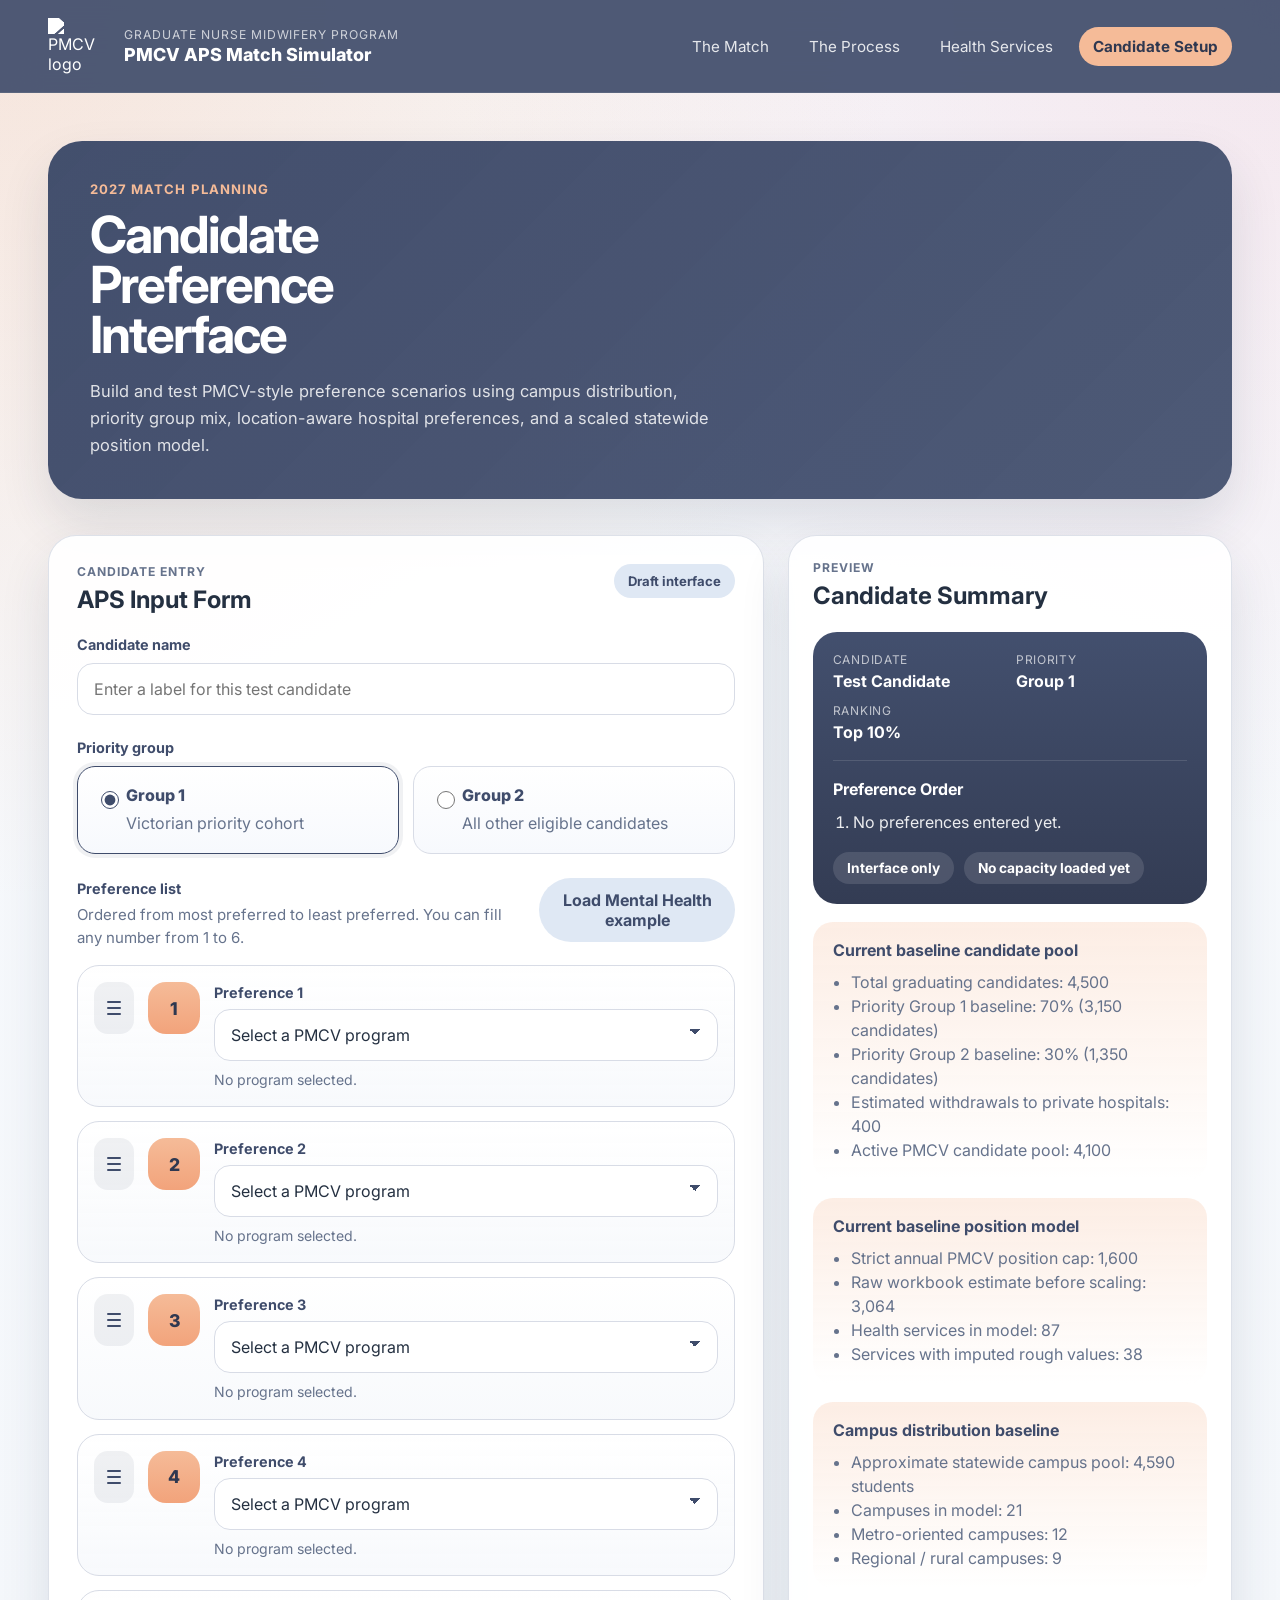
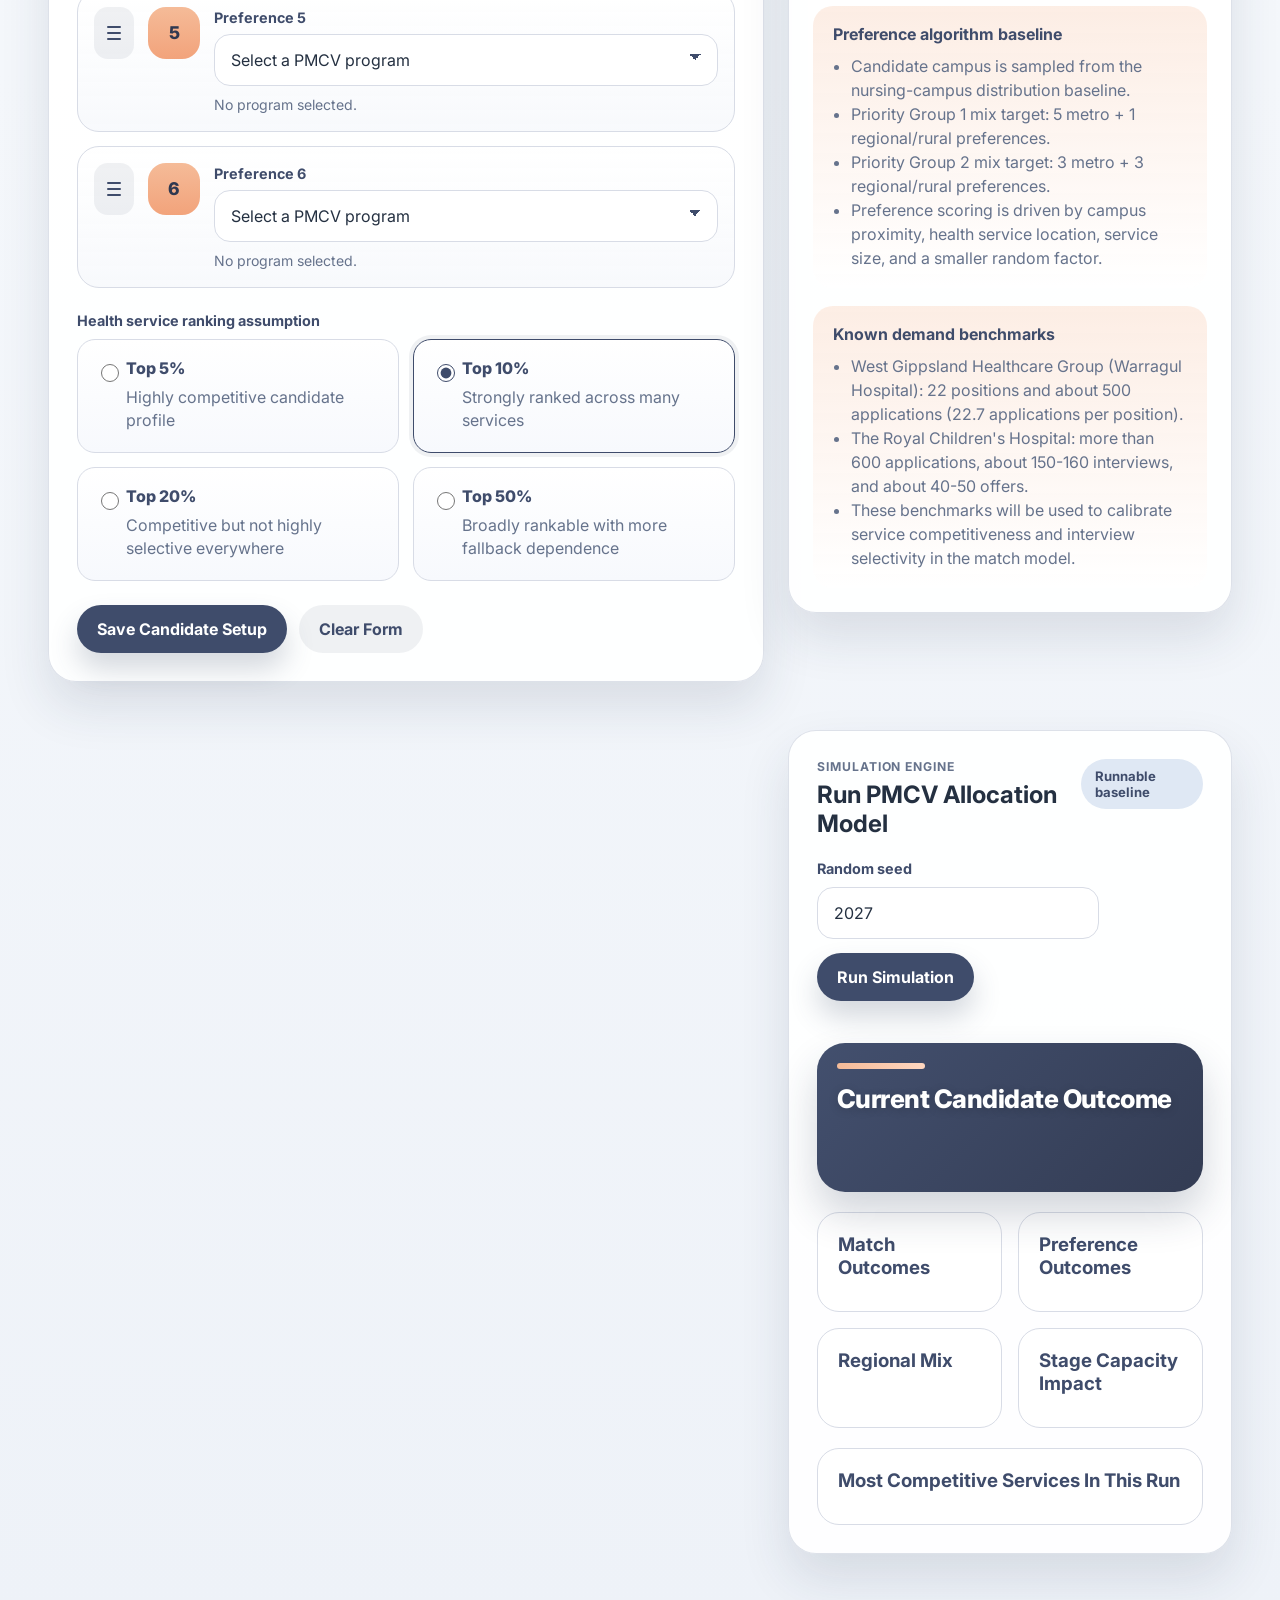
==== web/index.html @ d891a123 "Add PMCV APS simulator site" ====
<!doctype html>
<html lang="en-AU">
  <head>
    <meta charset="UTF-8" />
    <meta name="viewport" content="width=device-width, initial-scale=1.0" />
    <title>PMCV APS Match Simulator</title>
    <link rel="preconnect" href="https://fonts.googleapis.com" />
    <link rel="preconnect" href="https://fonts.gstatic.com" crossorigin />
    <link
      rel="stylesheet"
      href="https://fonts.googleapis.com/css2?family=Inter:wght@400;500;600;700;800&display=swap"
    />
    <link rel="stylesheet" href="./styles.css" />
  </head>
  <body>
    <div class="page-shell">
      <header class="topbar">
        <div class="topbar__inner">
          <a class="brand" href="#" aria-label="PMCV APS Match Simulator">
            <img
              class="brand__logo"
              src="https://gnmp.pmcv.com.au/wp-content/uploads/2023/02/pmcv_logo-1.svg"
              alt="PMCV logo"
            />
            <div class="brand__copy">
              <span class="brand__eyebrow">Graduate Nurse Midwifery Program</span>
              <span class="brand__title">PMCV APS Match Simulator</span>
            </div>
          </a>
          <nav class="topnav" aria-label="Primary">
            <a href="#">The Match</a>
            <a href="#">The Process</a>
            <a href="#">Health Services</a>
            <a class="topnav__login" href="#">Candidate Setup</a>
          </nav>
        </div>
      </header>

      <main>
        <section class="hero">
          <div class="hero__content">
            <p class="hero__eyebrow">2027 Match Planning</p>
            <h1>Candidate Preference Interface</h1>
            <p class="hero__lede">
              Build and test PMCV-style preference scenarios using campus distribution,
              priority group mix, location-aware hospital preferences, and a scaled
              statewide position model.
            </p>
          </div>
        </section>

        <section class="workspace">
          <div class="workspace__grid">
            <section class="panel panel--form" aria-labelledby="candidate-form-title">
              <div class="panel__header">
                <div>
                  <p class="panel__kicker">Candidate Entry</p>
                  <h2 id="candidate-form-title">APS Input Form</h2>
                </div>
                <span class="panel__status">Draft interface</span>
              </div>

              <form id="candidate-form" class="form">
                <div class="form-section">
                  <label class="field">
                    <span class="field__label">Candidate name</span>
                    <input
                      id="candidate-name"
                      name="candidateName"
                      type="text"
                      placeholder="Enter a label for this test candidate"
                    />
                  </label>
                </div>

                <div class="form-section">
                  <div class="field">
                    <span class="field__label">Priority group</span>
                    <div class="radio-group" role="radiogroup" aria-label="Priority group">
                      <label class="radio-card">
                        <input type="radio" name="priorityGroup" value="Group 1" checked />
                        <span class="radio-card__title">Group 1</span>
                        <span class="radio-card__text">Victorian priority cohort</span>
                      </label>
                      <label class="radio-card">
                        <input type="radio" name="priorityGroup" value="Group 2" />
                        <span class="radio-card__title">Group 2</span>
                        <span class="radio-card__text">All other eligible candidates</span>
                      </label>
                    </div>
                  </div>
                </div>

                <div class="form-section">
                  <div class="section-head">
                    <div>
                      <span class="field__label">Preference list</span>
                      <p class="section-head__text">
                        Ordered from most preferred to least preferred. You can fill any number
                        from 1 to 6.
                      </p>
                    </div>
                    <button class="ghost-button" type="button" id="fill-mental-health">
                      Load Mental Health example
                    </button>
                  </div>

                  <div class="preference-list" id="preference-list"></div>
                </div>

                <div class="form-section">
                  <div class="field">
                    <span class="field__label">Health service ranking assumption</span>
                    <div class="rank-grid" role="radiogroup" aria-label="Health service ranking percentile">
                      <label class="rank-card">
                        <input type="radio" name="rankingBand" value="Top 5%" />
                        <span class="rank-card__title">Top 5%</span>
                        <span class="rank-card__text">Highly competitive candidate profile</span>
                      </label>
                      <label class="rank-card">
                        <input type="radio" name="rankingBand" value="Top 10%" checked />
                        <span class="rank-card__title">Top 10%</span>
                        <span class="rank-card__text">Strongly ranked across many services</span>
                      </label>
                      <label class="rank-card">
                        <input type="radio" name="rankingBand" value="Top 20%" />
                        <span class="rank-card__title">Top 20%</span>
                        <span class="rank-card__text">Competitive but not highly selective everywhere</span>
                      </label>
                      <label class="rank-card">
                        <input type="radio" name="rankingBand" value="Top 50%" />
                        <span class="rank-card__title">Top 50%</span>
                        <span class="rank-card__text">Broadly rankable with more fallback dependence</span>
                      </label>
                    </div>
                  </div>
                </div>

                <div class="form-actions">
                  <button class="primary-button" type="submit">Save Candidate Setup</button>
                  <button class="secondary-button" type="button" id="clear-form">
                    Clear Form
                  </button>
                </div>
              </form>
            </section>

            <aside class="panel panel--summary" aria-labelledby="summary-title">
              <div class="panel__header">
                <div>
                  <p class="panel__kicker">Preview</p>
                  <h2 id="summary-title">Candidate Summary</h2>
                </div>
              </div>

              <div class="summary-card">
                <div class="summary-card__meta">
                  <div>
                    <span class="summary-card__label">Candidate</span>
                    <strong id="summary-name">Test Candidate</strong>
                  </div>
                  <div>
                    <span class="summary-card__label">Priority</span>
                    <strong id="summary-priority">Group 1</strong>
                  </div>
                  <div>
                    <span class="summary-card__label">Ranking</span>
                    <strong id="summary-ranking">Top 10%</strong>
                  </div>
                </div>

                <div class="summary-card__body">
                  <h3>Preference Order</h3>
                  <ol id="summary-preferences" class="summary-list"></ol>
                </div>

                <div class="summary-card__footer">
                  <span class="badge badge--soft">Interface only</span>
                  <span class="badge badge--soft">No capacity loaded yet</span>
                </div>
              </div>

              <div class="panel-note panel-note--accent">
                <h3>Current baseline candidate pool</h3>
                <ul id="candidate-baseline"></ul>
              </div>

              <div class="panel-note panel-note--accent">
                <h3>Current baseline position model</h3>
                <ul id="position-baseline"></ul>
              </div>

              <div class="panel-note panel-note--accent">
                <h3>Campus distribution baseline</h3>
                <ul id="campus-baseline"></ul>
              </div>

              <div class="panel-note panel-note--accent">
                <h3>Preference algorithm baseline</h3>
                <ul id="algorithm-baseline"></ul>
              </div>

              <div class="panel-note panel-note--accent">
                <h3>Known demand benchmarks</h3>
                <ul id="benchmark-baseline"></ul>
              </div>
            </aside>

            <section class="panel panel--simulation" aria-labelledby="simulation-title">
              <div class="panel__header">
                <div>
                  <p class="panel__kicker">Simulation Engine</p>
                  <h2 id="simulation-title">Run PMCV Allocation Model</h2>
                </div>
                <span class="panel__status">Runnable baseline</span>
              </div>

              <div class="simulation-controls">
                <label class="field simulation-field">
                  <span class="field__label">Random seed</span>
                  <input id="simulation-seed" type="text" value="2027" />
                </label>
                <button class="primary-button" type="button" id="run-simulation">
                  Run Simulation
                </button>
              </div>

              <div class="simulation-results" id="simulation-results">
                <div class="result-grid" id="result-grid"></div>

                <div class="result-card result-card--hero">
                  <h3>Current Candidate Outcome</h3>
                  <ul id="current-candidate-outcomes" class="result-list"></ul>
                  <div id="current-candidate-badge" class="candidate-outcome-badge"></div>
                </div>

                <div class="result-layout">
                  <div class="result-card">
                    <h3>Match Outcomes</h3>
                    <ul id="match-outcomes" class="result-list"></ul>
                  </div>
                  <div class="result-card">
                    <h3>Preference Outcomes</h3>
                    <ul id="preference-outcomes" class="result-list"></ul>
                  </div>
                  <div class="result-card">
                    <h3>Regional Mix</h3>
                    <ul id="regional-outcomes" class="result-list"></ul>
                  </div>
                  <div class="result-card">
                    <h3>Stage Capacity Impact</h3>
                    <ul id="capacity-outcomes" class="result-list"></ul>
                  </div>
                </div>

                <div class="result-card result-card--wide">
                  <h3>Most Competitive Services In This Run</h3>
                  <div id="competitive-services" class="result-table"></div>
                </div>
              </div>
            </section>
          </div>
        </section>
      </main>
    </div>

    <template id="preference-row-template">
      <div class="preference-row" draggable="true">
        <button class="drag-handle" type="button" aria-label="Drag to reorder preference">
          <span></span><span></span><span></span>
        </button>
        <span class="preference-row__index"></span>
        <div class="preference-row__body">
          <span class="field__label preference-row__label"></span>
          <select class="preference-input" aria-label="PMCV program preference">
            <option value="">Select a PMCV program</option>
          </select>
          <div class="preference-meta"></div>
        </div>
      </div>
    </template>

    <script src="./programs.js"></script>
    <script src="./positions.js"></script>
    <script src="./campuses.js"></script>
    <script src="./simulation-config.js"></script>
    <script src="./app.js"></script>
  </body>
</html>
---- web/styles.css ----
:root {
  --pmcv-navy: #3f4c6b;
  --pmcv-navy-deep: #2f3850;
  --pmcv-sky: #dfe8f4;
  --pmcv-cream: #fffaf5;
  --pmcv-peach: #f5bb98;
  --pmcv-pink: #eaa7bc;
  --pmcv-border: #d8dce6;
  --pmcv-text: #243041;
  --pmcv-muted: #66738c;
  --pmcv-white: #ffffff;
  --pmcv-shadow: 0 24px 50px rgba(37, 49, 74, 0.12);
  --pmcv-radius-lg: 28px;
  --pmcv-radius-md: 18px;
  --pmcv-radius-sm: 12px;
  --pmcv-max: 1240px;
}

* {
  box-sizing: border-box;
}

html {
  scroll-behavior: smooth;
}

body {
  margin: 0;
  font-family: "Inter", "Mark Pro", system-ui, sans-serif;
  color: var(--pmcv-text);
  background:
    radial-gradient(circle at top left, rgba(245, 187, 152, 0.32), transparent 26%),
    radial-gradient(circle at top right, rgba(234, 167, 188, 0.22), transparent 24%),
    linear-gradient(180deg, #f7f9fc 0%, #f4f7fb 52%, #eef2f8 100%);
}

a {
  color: inherit;
  text-decoration: none;
}

.page-shell {
  min-height: 100vh;
}

.topbar {
  position: sticky;
  top: 0;
  z-index: 10;
  backdrop-filter: blur(18px);
  background: rgba(63, 76, 107, 0.92);
  border-bottom: 1px solid rgba(255, 255, 255, 0.08);
}

.topbar__inner {
  max-width: var(--pmcv-max);
  margin: 0 auto;
  padding: 18px 28px;
  display: flex;
  align-items: center;
  justify-content: space-between;
  gap: 24px;
}

.brand {
  display: flex;
  align-items: center;
  gap: 14px;
}

.brand__logo {
  width: 62px;
  height: auto;
  display: block;
  filter: brightness(0) invert(1);
}

.brand__copy {
  display: flex;
  flex-direction: column;
  gap: 2px;
}

.brand__eyebrow {
  color: rgba(255, 255, 255, 0.72);
  font-size: 0.76rem;
  letter-spacing: 0.08em;
  text-transform: uppercase;
}

.brand__title {
  color: var(--pmcv-white);
  font-size: 1.12rem;
  font-weight: 800;
}

.topnav {
  display: flex;
  flex-wrap: wrap;
  align-items: center;
  gap: 12px;
}

.topnav a {
  color: rgba(255, 255, 255, 0.86);
  font-size: 0.95rem;
  padding: 10px 14px;
  border-radius: 999px;
  transition: background-color 120ms ease, color 120ms ease;
}

.topnav a:hover {
  background: rgba(255, 255, 255, 0.12);
  color: var(--pmcv-white);
}

.topnav__login {
  background: var(--pmcv-peach);
  color: var(--pmcv-navy-deep) !important;
  font-weight: 700;
}

.hero {
  max-width: var(--pmcv-max);
  margin: 0 auto;
  padding: 48px 28px 18px;
}

.hero__content {
  padding: 40px 42px;
  background:
    linear-gradient(135deg, rgba(63, 76, 107, 0.98) 0%, rgba(63, 76, 107, 0.92) 100%),
    url("https://gnmp.pmcv.com.au/wp-content/uploads/2023/02/1.webp") center/cover no-repeat;
  border-radius: 34px;
  color: var(--pmcv-white);
  box-shadow: var(--pmcv-shadow);
}

.hero__eyebrow {
  margin: 0 0 12px;
  color: var(--pmcv-peach);
  letter-spacing: 0.08em;
  text-transform: uppercase;
  font-size: 0.82rem;
  font-weight: 700;
}

.hero h1 {
  margin: 0;
  max-width: 12ch;
  font-size: clamp(2.6rem, 4vw, 4.4rem);
  line-height: 0.98;
  letter-spacing: -0.04em;
}

.hero__lede {
  max-width: 62ch;
  margin: 18px 0 0;
  color: rgba(255, 255, 255, 0.84);
  font-size: 1.03rem;
  line-height: 1.65;
}

.hero__chips {
  display: flex;
  flex-wrap: wrap;
  gap: 10px;
  margin-top: 24px;
}

.hero__chips span,
.badge {
  display: inline-flex;
  align-items: center;
  gap: 8px;
  padding: 8px 14px;
  border-radius: 999px;
  font-size: 0.86rem;
  font-weight: 700;
}

.hero__chips span {
  background: rgba(255, 255, 255, 0.12);
  color: var(--pmcv-white);
}

.workspace {
  max-width: var(--pmcv-max);
  margin: 0 auto;
  padding: 18px 28px 56px;
}

.workspace__grid {
  display: grid;
  grid-template-columns: minmax(0, 1.45fr) minmax(320px, 0.9fr);
  gap: 24px;
  align-items: start;
}

.panel {
  background: rgba(255, 255, 255, 0.92);
  border: 1px solid rgba(216, 220, 230, 0.86);
  border-radius: var(--pmcv-radius-lg);
  box-shadow: var(--pmcv-shadow);
}

.panel--form {
  padding: 28px;
}

.panel--summary {
  padding: 24px;
  position: sticky;
  top: 104px;
}

.panel--simulation {
  margin-top: 24px;
  padding: 28px;
  grid-column: 2;
}

.panel__header {
  display: flex;
  align-items: flex-start;
  justify-content: space-between;
  gap: 16px;
  margin-bottom: 22px;
}

.panel__kicker {
  margin: 0 0 6px;
  color: var(--pmcv-muted);
  text-transform: uppercase;
  letter-spacing: 0.08em;
  font-size: 0.76rem;
  font-weight: 700;
}

.panel h2,
.panel h3 {
  margin: 0;
}

.panel__status {
  display: inline-flex;
  align-items: center;
  padding: 9px 14px;
  border-radius: 999px;
  background: var(--pmcv-sky);
  color: var(--pmcv-navy);
  font-size: 0.82rem;
  font-weight: 700;
}

.form {
  display: grid;
  gap: 24px;
}

.form-section {
  display: grid;
  gap: 16px;
}

.field {
  display: grid;
  gap: 10px;
}

.field__label {
  color: var(--pmcv-navy);
  font-size: 0.9rem;
  font-weight: 700;
}

input[type="text"],
select {
  width: 100%;
  min-height: 52px;
  border: 1px solid var(--pmcv-border);
  border-radius: 16px;
  padding: 14px 16px;
  background: var(--pmcv-white);
  color: var(--pmcv-text);
  font: inherit;
  transition: border-color 120ms ease, box-shadow 120ms ease, transform 120ms ease;
}

input[type="text"]:focus,
select:focus {
  outline: none;
  border-color: rgba(63, 76, 107, 0.66);
  box-shadow: 0 0 0 4px rgba(63, 76, 107, 0.12);
}

select {
  appearance: none;
  background-image:
    linear-gradient(45deg, transparent 50%, var(--pmcv-navy) 50%),
    linear-gradient(135deg, var(--pmcv-navy) 50%, transparent 50%);
  background-position:
    calc(100% - 22px) calc(50% - 3px),
    calc(100% - 16px) calc(50% - 3px);
  background-size: 6px 6px, 6px 6px;
  background-repeat: no-repeat;
  padding-right: 42px;
}

.radio-group {
  display: grid;
  grid-template-columns: repeat(2, minmax(0, 1fr));
  gap: 14px;
}

.rank-grid {
  display: grid;
  grid-template-columns: repeat(2, minmax(0, 1fr));
  gap: 14px;
}

.radio-card {
  position: relative;
  display: grid;
  gap: 6px;
  padding: 18px 18px 18px 48px;
  border: 1px solid var(--pmcv-border);
  border-radius: 18px;
  background: linear-gradient(180deg, #fff 0%, #f7f9fd 100%);
  cursor: pointer;
}

.radio-card input {
  position: absolute;
  left: 18px;
  top: 21px;
  width: 18px;
  height: 18px;
  accent-color: var(--pmcv-navy);
}

.radio-card:has(input:checked) {
  border-color: var(--pmcv-navy);
  box-shadow: 0 0 0 4px rgba(63, 76, 107, 0.08);
}

.rank-card {
  position: relative;
  display: grid;
  gap: 6px;
  min-height: 114px;
  padding: 18px 18px 18px 48px;
  border: 1px solid var(--pmcv-border);
  border-radius: 18px;
  background: linear-gradient(180deg, #fff 0%, #f7f9fd 100%);
  cursor: pointer;
}

.rank-card input {
  position: absolute;
  left: 18px;
  top: 21px;
  width: 18px;
  height: 18px;
  accent-color: var(--pmcv-navy);
}

.rank-card:has(input:checked) {
  border-color: var(--pmcv-navy);
  box-shadow: 0 0 0 4px rgba(63, 76, 107, 0.08);
}

.rank-card__title {
  font-weight: 800;
  color: var(--pmcv-navy);
}

.rank-card__text {
  color: var(--pmcv-muted);
  line-height: 1.45;
}

.radio-card__title {
  font-weight: 800;
  color: var(--pmcv-navy);
}

.radio-card__text,
.section-head__text,
.preference-meta,
.panel-note li {
  color: var(--pmcv-muted);
  line-height: 1.5;
}

.section-head {
  display: flex;
  align-items: flex-start;
  justify-content: space-between;
  gap: 16px;
}

.section-head__text {
  margin: 6px 0 0;
  font-size: 0.94rem;
}

.ghost-button,
.primary-button,
.secondary-button {
  appearance: none;
  border: 0;
  border-radius: 999px;
  font: inherit;
  font-weight: 700;
  cursor: pointer;
  transition: transform 120ms ease, box-shadow 120ms ease, opacity 120ms ease;
}

.ghost-button:hover,
.primary-button:hover,
.secondary-button:hover {
  transform: translateY(-1px);
}

.ghost-button {
  padding: 12px 16px;
  background: var(--pmcv-sky);
  color: var(--pmcv-navy);
}

.primary-button {
  padding: 14px 20px;
  background: var(--pmcv-navy);
  color: var(--pmcv-white);
  box-shadow: 0 16px 28px rgba(63, 76, 107, 0.22);
}

.secondary-button {
  padding: 14px 20px;
  background: rgba(63, 76, 107, 0.08);
  color: var(--pmcv-navy);
}

button:disabled {
  opacity: 0.65;
  cursor: wait;
  transform: none;
}

.preference-list {
  display: grid;
  gap: 14px;
}

.preference-row {
  display: grid;
  grid-template-columns: 40px 52px minmax(0, 1fr);
  gap: 14px;
  align-items: start;
  padding: 16px;
  border: 1px solid var(--pmcv-border);
  border-radius: 22px;
  background: linear-gradient(180deg, rgba(255, 255, 255, 0.96), rgba(247, 249, 252, 0.92));
  cursor: grab;
  transition: border-color 120ms ease, box-shadow 120ms ease, background-color 120ms ease;
}

.preference-row:hover {
  border-color: rgba(63, 76, 107, 0.32);
}

.preference-row.dragging {
  opacity: 0.72;
  border-color: var(--pmcv-navy);
  box-shadow: 0 16px 28px rgba(63, 76, 107, 0.18);
}

.preference-row.drag-over {
  border-color: var(--pmcv-navy);
  background: linear-gradient(180deg, rgba(223, 232, 244, 0.85), rgba(247, 249, 252, 0.96));
}

.drag-handle {
  width: 40px;
  min-height: 52px;
  display: grid;
  align-content: center;
  justify-items: center;
  gap: 4px;
  border: 0;
  border-radius: 14px;
  background: rgba(63, 76, 107, 0.08);
  cursor: grab;
}

.drag-handle span {
  width: 14px;
  height: 2px;
  border-radius: 999px;
  background: var(--pmcv-navy);
}

.preference-row__index {
  width: 52px;
  height: 52px;
  display: grid;
  place-items: center;
  border-radius: 18px;
  background: linear-gradient(180deg, var(--pmcv-peach) 0%, #f2a37b 100%);
  color: var(--pmcv-navy-deep);
  font-size: 1.1rem;
  font-weight: 800;
}

.preference-row__body {
  display: grid;
  gap: 8px;
}

.preference-row__label {
  margin-top: 2px;
}

.preference-meta {
  min-height: 21px;
  font-size: 0.88rem;
}

.preference-meta strong {
  color: var(--pmcv-navy);
}

.form-actions {
  display: flex;
  flex-wrap: wrap;
  gap: 12px;
}

.summary-card {
  padding: 20px;
  border-radius: 24px;
  background:
    linear-gradient(180deg, rgba(63, 76, 107, 0.98), rgba(47, 56, 80, 0.98)),
    url("https://gnmp.pmcv.com.au/wp-content/uploads/2023/02/gnmp_footer_background.svg")
      center/cover no-repeat;
  color: var(--pmcv-white);
}

.summary-card__meta {
  display: grid;
  grid-template-columns: repeat(2, minmax(0, 1fr));
  gap: 12px;
  padding-bottom: 18px;
  border-bottom: 1px solid rgba(255, 255, 255, 0.12);
}

.summary-card__label {
  display: block;
  margin-bottom: 4px;
  color: rgba(255, 255, 255, 0.68);
  font-size: 0.75rem;
  letter-spacing: 0.06em;
  text-transform: uppercase;
}

.summary-card__body {
  padding: 18px 0;
}

.summary-card__body h3 {
  margin-bottom: 12px;
  font-size: 1rem;
}

.summary-list {
  margin: 0;
  padding-left: 20px;
  display: grid;
  gap: 10px;
}

.summary-list li {
  color: rgba(255, 255, 255, 0.9);
  line-height: 1.45;
}

.summary-card__footer {
  display: flex;
  flex-wrap: wrap;
  gap: 10px;
}

.badge--soft {
  background: rgba(255, 255, 255, 0.12);
  color: var(--pmcv-white);
}

.panel-note {
  margin-top: 18px;
  padding: 18px 20px;
  border-radius: 20px;
  background: linear-gradient(180deg, rgba(223, 232, 244, 0.86), rgba(255, 255, 255, 0.92));
}

.panel-note--accent {
  background: linear-gradient(180deg, rgba(245, 187, 152, 0.26), rgba(255, 255, 255, 0.96));
}

.panel-note h3 {
  margin-bottom: 10px;
  color: var(--pmcv-navy);
  font-size: 1rem;
}

.panel-note ul {
  margin: 0;
  padding-left: 18px;
}

.simulation-controls {
  display: flex;
  flex-wrap: wrap;
  align-items: end;
  gap: 14px;
  margin-bottom: 22px;
}

.simulation-field {
  min-width: 220px;
}

.simulation-results {
  display: grid;
  gap: 20px;
}

.result-grid {
  display: grid;
  grid-template-columns: repeat(4, minmax(0, 1fr));
  gap: 14px;
}

.result-stat {
  padding: 18px;
  border: 1px solid var(--pmcv-border);
  border-radius: 20px;
  background: linear-gradient(180deg, rgba(223, 232, 244, 0.72), rgba(255, 255, 255, 0.92));
}

.result-stat__label {
  display: block;
  margin-bottom: 8px;
  color: var(--pmcv-muted);
  font-size: 0.78rem;
  letter-spacing: 0.06em;
  text-transform: uppercase;
}

.result-stat__value {
  color: var(--pmcv-navy-deep);
  font-size: 1.8rem;
  font-weight: 800;
}

.result-stat__subtext {
  margin-top: 6px;
  color: var(--pmcv-muted);
  font-size: 0.92rem;
}

.result-layout {
  display: grid;
  grid-template-columns: repeat(2, minmax(0, 1fr));
  gap: 16px;
}

.result-card {
  padding: 20px;
  border: 1px solid var(--pmcv-border);
  border-radius: 22px;
  background: rgba(255, 255, 255, 0.92);
}

.result-card--wide {
  grid-column: 1 / -1;
}

.result-card--hero {
  border: 0;
  border-radius: 28px;
  background:
    linear-gradient(135deg, rgba(63, 76, 107, 0.98), rgba(47, 56, 80, 0.98)),
    url("https://gnmp.pmcv.com.au/wp-content/uploads/2023/02/gnmp_footer_background.svg")
      center/cover no-repeat;
  color: var(--pmcv-white);
  box-shadow: 0 22px 40px rgba(37, 49, 74, 0.2);
  position: relative;
  overflow: hidden;
}

.result-card--hero::before {
  content: "";
  display: block;
  width: 88px;
  height: 6px;
  border-radius: 999px;
  background: linear-gradient(90deg, var(--pmcv-peach), #ffd7c0);
  margin-bottom: 14px;
}

.result-card--hero h3 {
  color: #ffffff !important;
  font-size: 1.6rem;
  font-weight: 800;
  letter-spacing: -0.02em;
  margin-bottom: 14px;
  text-shadow: 0 2px 10px rgba(0, 0, 0, 0.18);
  opacity: 1;
}

.result-card--hero .result-list {
  color: rgba(255, 255, 255, 0.92);
}

.result-card--hero .candidate-outcome-badge {
  margin-top: 18px;
  font-size: 1rem;
}

.result-card h3 {
  margin-bottom: 12px;
  color: var(--pmcv-navy);
}

.result-list {
  margin: 0;
  padding-left: 18px;
  color: var(--pmcv-muted);
  line-height: 1.6;
}

.result-table {
  display: grid;
  gap: 10px;
}

.candidate-outcome-badge {
  margin-top: 14px;
  display: inline-flex;
  align-items: center;
  gap: 10px;
  padding: 12px 16px;
  border-radius: 999px;
  font-weight: 800;
}

.candidate-outcome-badge--matched {
  background: rgba(102, 185, 122, 0.16);
  color: #1e6a32;
}

.candidate-outcome-badge--unmatched {
  background: rgba(214, 110, 110, 0.14);
  color: #8b2f2f;
}

.result-table__row {
  display: grid;
  grid-template-columns: minmax(0, 2fr) 120px 140px 120px;
  gap: 12px;
  align-items: center;
  padding: 12px 14px;
  border-radius: 16px;
  background: linear-gradient(180deg, rgba(247, 249, 252, 0.96), rgba(223, 232, 244, 0.56));
  color: var(--pmcv-text);
}

.result-table__row--head {
  background: transparent;
  padding: 0 4px 8px;
  color: var(--pmcv-muted);
  font-size: 0.82rem;
  font-weight: 700;
  text-transform: uppercase;
  letter-spacing: 0.05em;
}

@media (max-width: 1024px) {
  .workspace__grid {
    grid-template-columns: 1fr;
  }

  .panel--summary {
    position: static;
  }

  .panel--simulation {
    margin-top: 24px;
    grid-column: auto;
  }

  .result-grid,
  .result-layout {
    grid-template-columns: repeat(2, minmax(0, 1fr));
  }
}

@media (max-width: 720px) {
  .topbar__inner,
  .hero,
  .workspace {
    padding-left: 16px;
    padding-right: 16px;
  }

  .topbar__inner,
  .section-head {
    flex-direction: column;
    align-items: stretch;
  }

  .hero__content,
  .panel--form,
  .panel--summary {
    padding: 20px;
  }

  .radio-group,
  .rank-grid,
  .summary-card__meta {
    grid-template-columns: 1fr;
  }

  .simulation-controls,
  .result-grid,
  .result-layout,
  .result-table__row {
    grid-template-columns: 1fr;
  }

  .preference-row {
    grid-template-columns: 1fr;
  }

  .drag-handle {
    width: 52px;
  }

  .preference-row__index {
    width: 44px;
    height: 44px;
  }
}
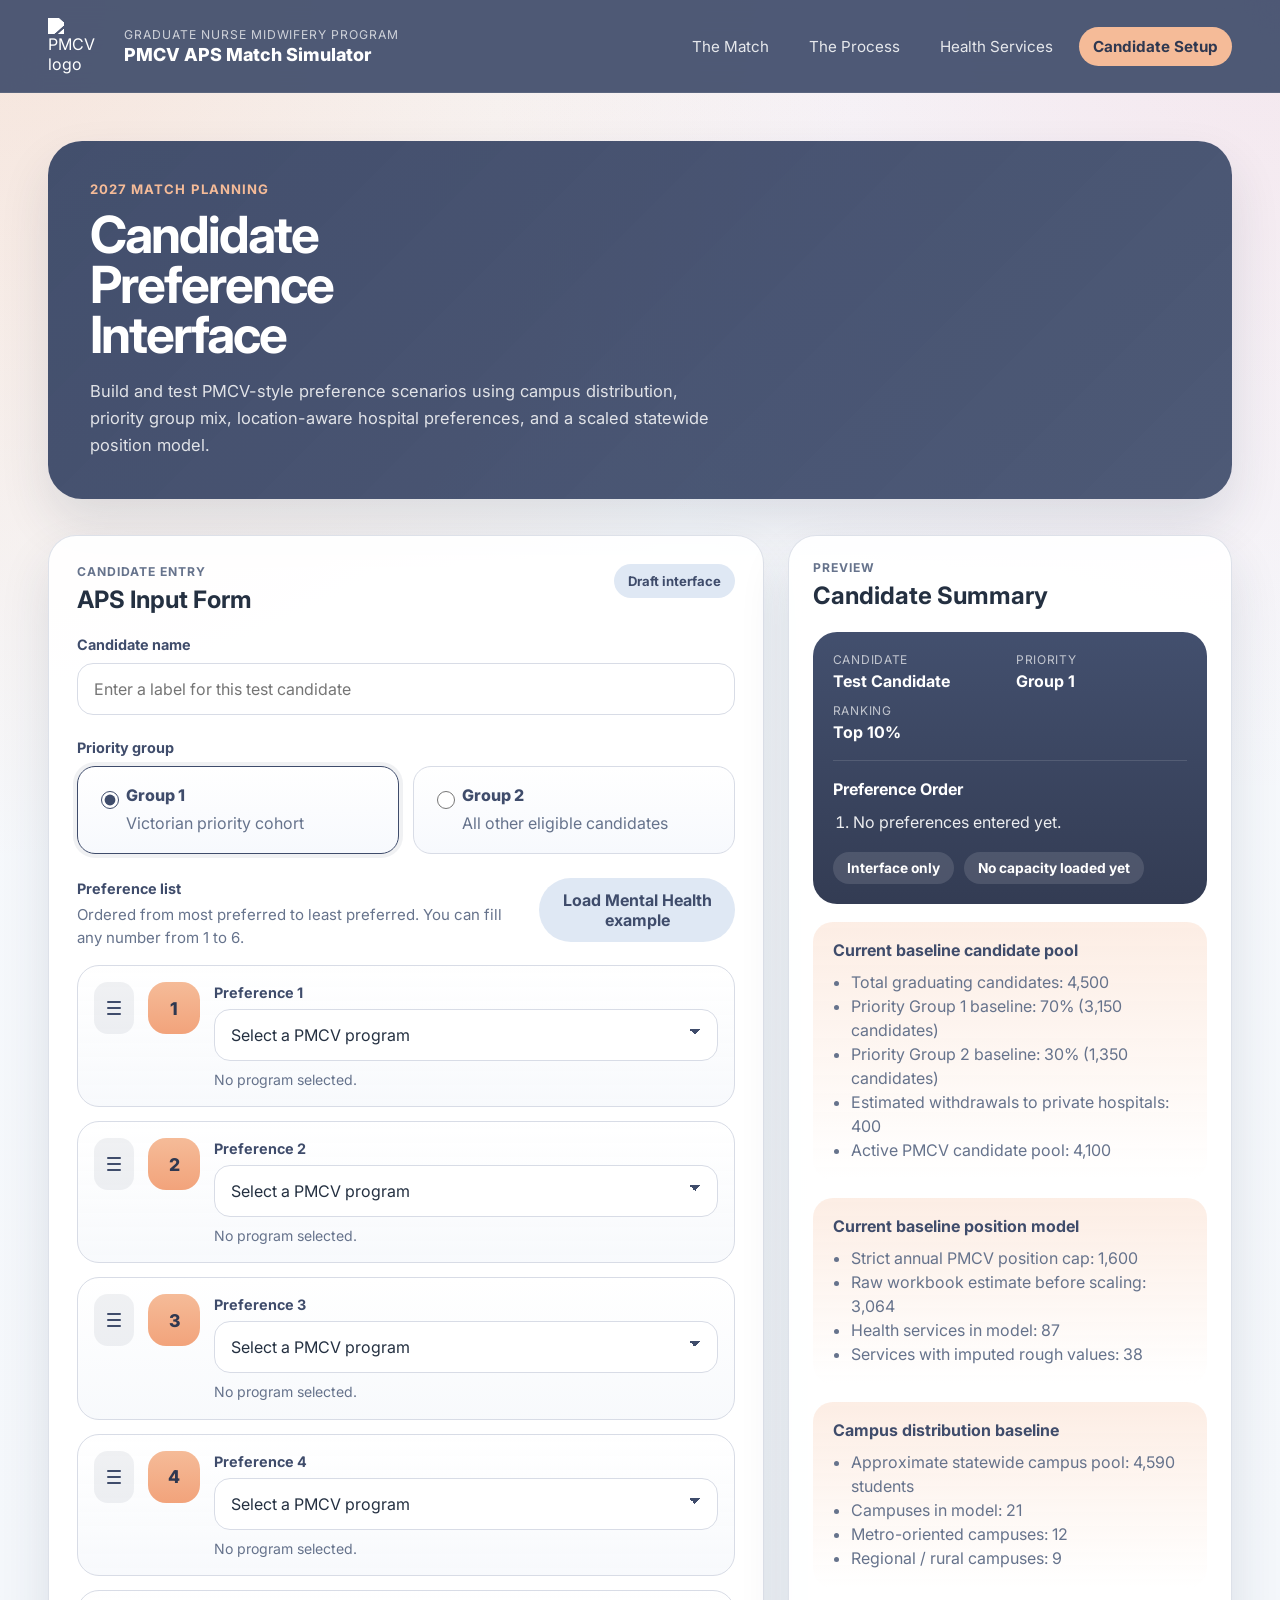
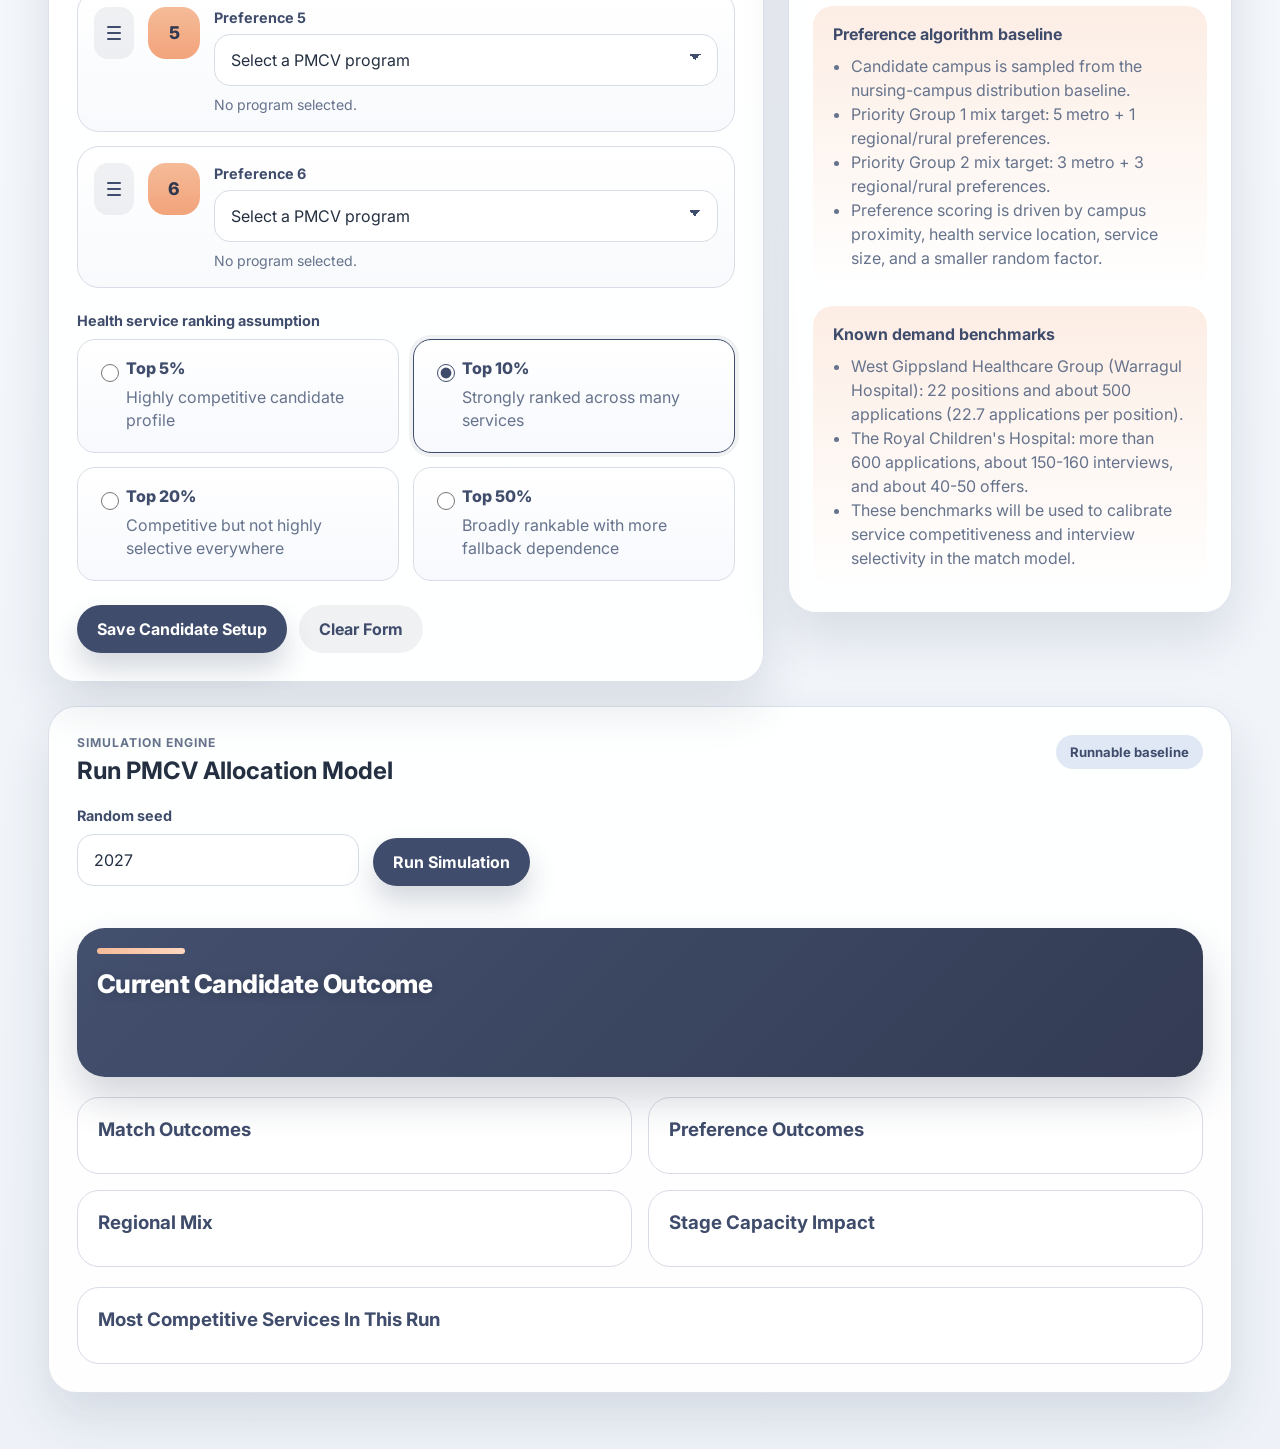
==== commit 44d12453: "Update published PMCV APS simulator" ====
--- a/web/index.html
+++ b/web/index.html
@@ -205,61 +205,61 @@
                 <ul id="benchmark-baseline"></ul>
               </div>
             </aside>
-
-            <section class="panel panel--simulation" aria-labelledby="simulation-title">
-              <div class="panel__header">
-                <div>
-                  <p class="panel__kicker">Simulation Engine</p>
-                  <h2 id="simulation-title">Run PMCV Allocation Model</h2>
-                </div>
-                <span class="panel__status">Runnable baseline</span>
-              </div>
-
-              <div class="simulation-controls">
-                <label class="field simulation-field">
-                  <span class="field__label">Random seed</span>
-                  <input id="simulation-seed" type="text" value="2027" />
-                </label>
-                <button class="primary-button" type="button" id="run-simulation">
-                  Run Simulation
-                </button>
-              </div>
-
-              <div class="simulation-results" id="simulation-results">
-                <div class="result-grid" id="result-grid"></div>
-
-                <div class="result-card result-card--hero">
-                  <h3>Current Candidate Outcome</h3>
-                  <ul id="current-candidate-outcomes" class="result-list"></ul>
-                  <div id="current-candidate-badge" class="candidate-outcome-badge"></div>
-                </div>
-
-                <div class="result-layout">
-                  <div class="result-card">
-                    <h3>Match Outcomes</h3>
-                    <ul id="match-outcomes" class="result-list"></ul>
-                  </div>
-                  <div class="result-card">
-                    <h3>Preference Outcomes</h3>
-                    <ul id="preference-outcomes" class="result-list"></ul>
-                  </div>
-                  <div class="result-card">
-                    <h3>Regional Mix</h3>
-                    <ul id="regional-outcomes" class="result-list"></ul>
-                  </div>
-                  <div class="result-card">
-                    <h3>Stage Capacity Impact</h3>
-                    <ul id="capacity-outcomes" class="result-list"></ul>
-                  </div>
-                </div>
-
-                <div class="result-card result-card--wide">
-                  <h3>Most Competitive Services In This Run</h3>
-                  <div id="competitive-services" class="result-table"></div>
-                </div>
-              </div>
-            </section>
           </div>
+
+          <section class="panel panel--simulation" aria-labelledby="simulation-title">
+            <div class="panel__header">
+              <div>
+                <p class="panel__kicker">Simulation Engine</p>
+                <h2 id="simulation-title">Run PMCV Allocation Model</h2>
+              </div>
+              <span class="panel__status">Runnable baseline</span>
+            </div>
+
+            <div class="simulation-controls">
+              <label class="field simulation-field">
+                <span class="field__label">Random seed</span>
+                <input id="simulation-seed" type="text" value="2027" />
+              </label>
+              <button class="primary-button" type="button" id="run-simulation">
+                Run Simulation
+              </button>
+            </div>
+
+            <div class="simulation-results" id="simulation-results">
+              <div class="result-grid" id="result-grid"></div>
+
+              <div class="result-card result-card--hero">
+                <h3>Current Candidate Outcome</h3>
+                <ul id="current-candidate-outcomes" class="result-list"></ul>
+                <div id="current-candidate-badge" class="candidate-outcome-badge"></div>
+              </div>
+
+              <div class="result-layout">
+                <div class="result-card">
+                  <h3>Match Outcomes</h3>
+                  <ul id="match-outcomes" class="result-list"></ul>
+                </div>
+                <div class="result-card">
+                  <h3>Preference Outcomes</h3>
+                  <ul id="preference-outcomes" class="result-list"></ul>
+                </div>
+                <div class="result-card">
+                  <h3>Regional Mix</h3>
+                  <ul id="regional-outcomes" class="result-list"></ul>
+                </div>
+                <div class="result-card">
+                  <h3>Stage Capacity Impact</h3>
+                  <ul id="capacity-outcomes" class="result-list"></ul>
+                </div>
+              </div>
+
+              <div class="result-card result-card--wide">
+                <h3>Most Competitive Services In This Run</h3>
+                <div id="competitive-services" class="result-table"></div>
+              </div>
+            </div>
+          </section>
         </section>
       </main>
     </div>
--- a/web/styles.css
+++ b/web/styles.css
@@ -217,7 +217,6 @@
 .panel--simulation {
   margin-top: 24px;
   padding: 28px;
-  grid-column: 2;
 }
 
 .panel__header {
@@ -797,7 +796,6 @@
 
   .panel--simulation {
     margin-top: 24px;
-    grid-column: auto;
   }
 
   .result-grid,
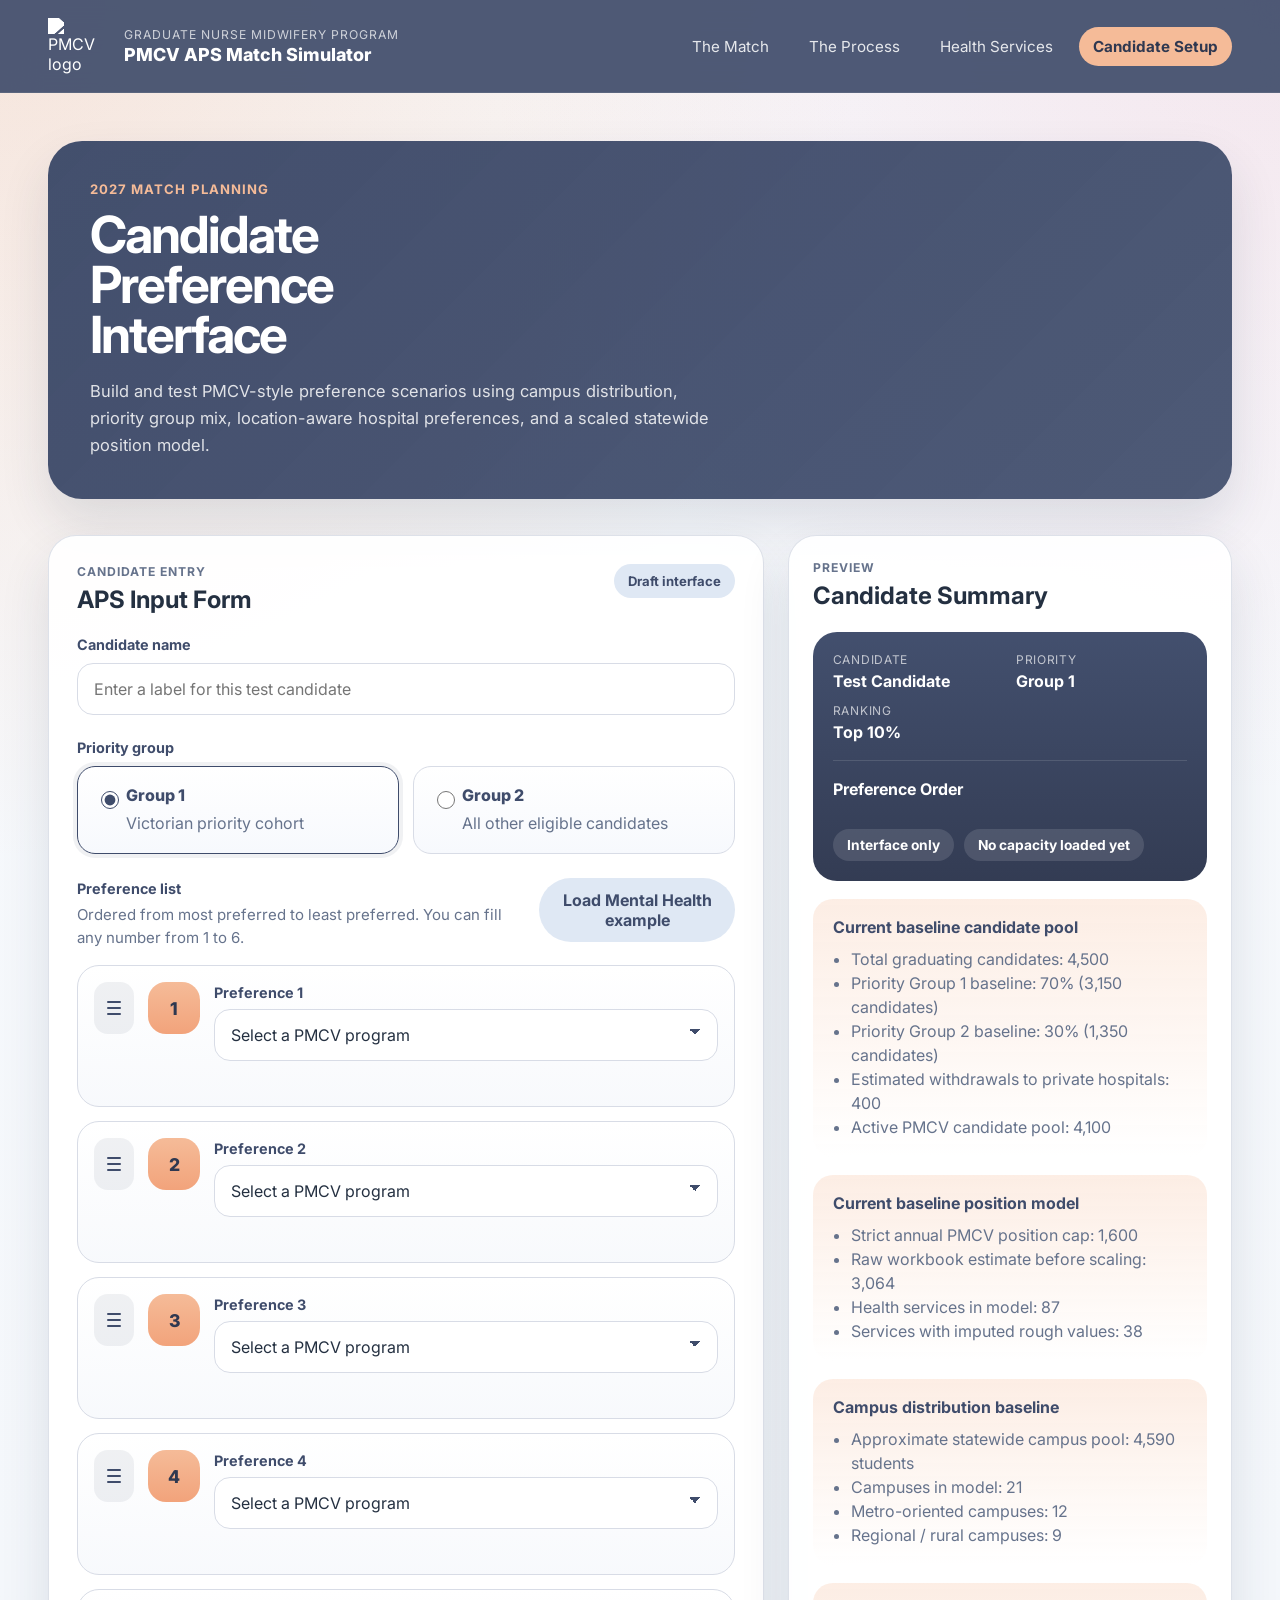
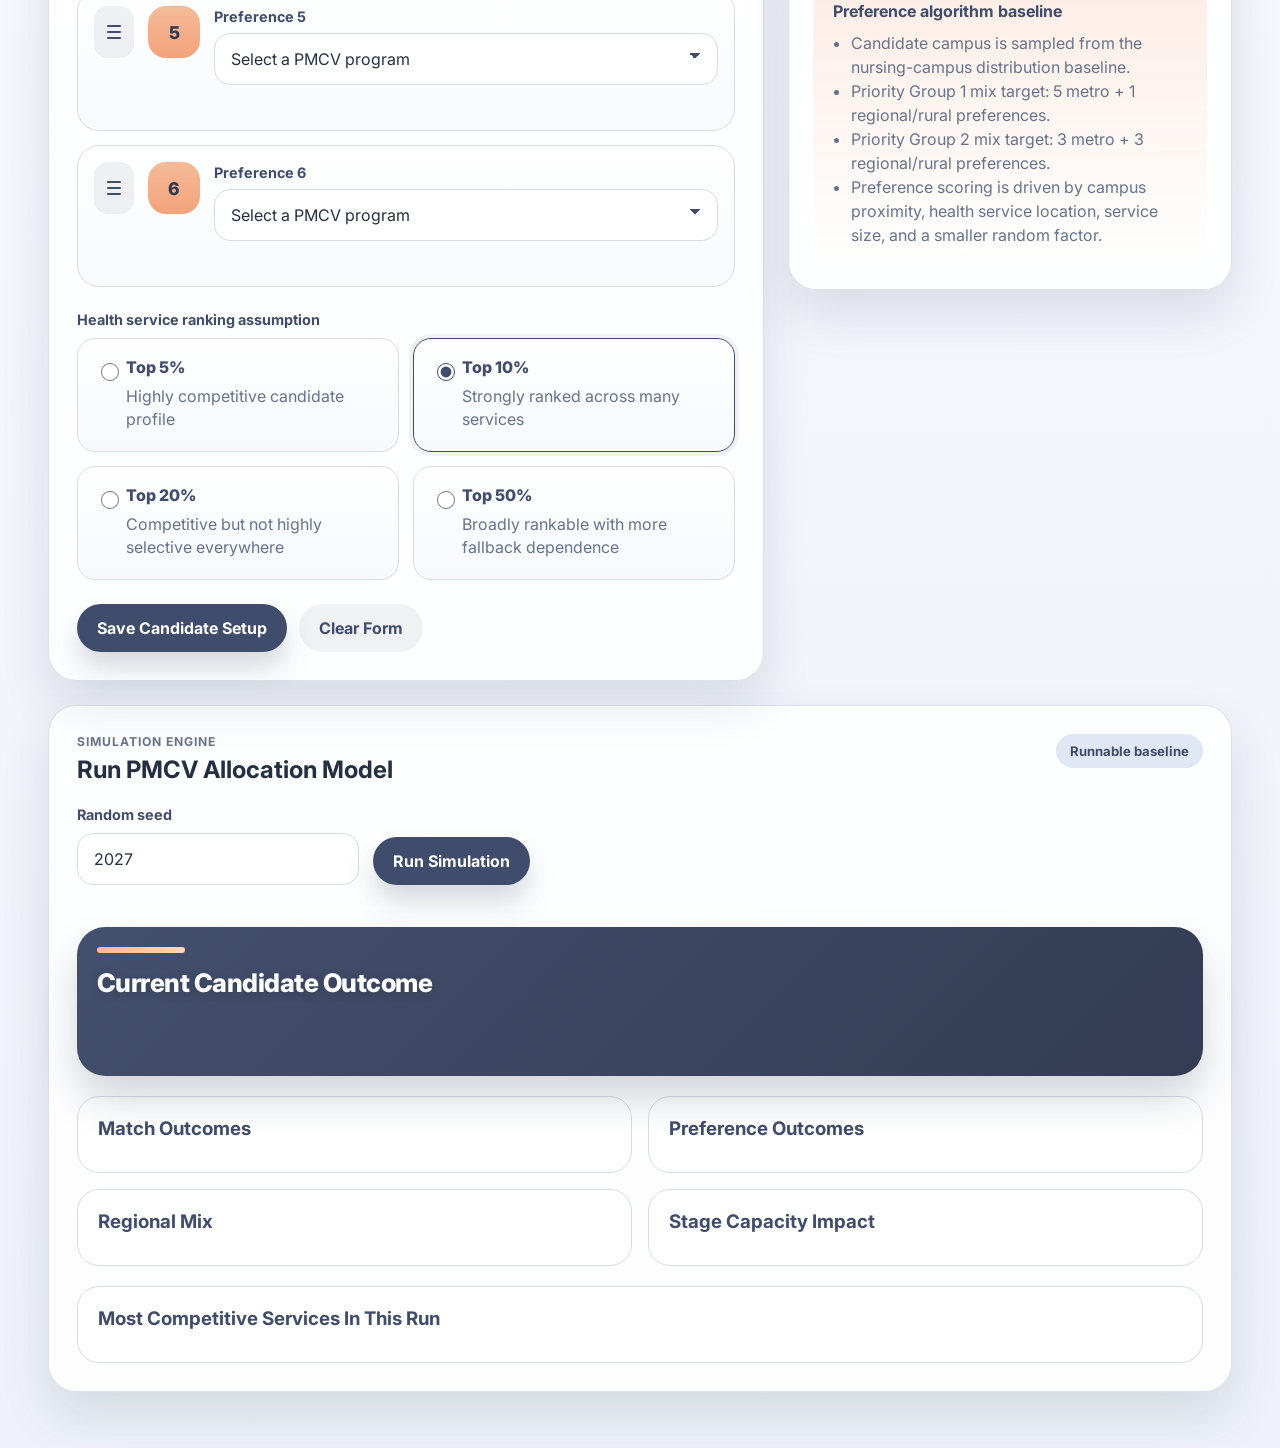
==== commit 826f4f55: "Update published PMCV APS simulator" ====
--- a/web/index.html
+++ b/web/index.html
@@ -200,10 +200,6 @@
                 <ul id="algorithm-baseline"></ul>
               </div>
 
-              <div class="panel-note panel-note--accent">
-                <h3>Known demand benchmarks</h3>
-                <ul id="benchmark-baseline"></ul>
-              </div>
             </aside>
           </div>
 
--- a/web/styles.css
+++ b/web/styles.css
@@ -752,16 +752,41 @@
   padding: 12px 16px;
   border-radius: 999px;
   font-weight: 800;
+  color: #ffffff;
+}
+
+.candidate-outcome-badge::before {
+  display: inline-flex;
+  align-items: center;
+  justify-content: center;
+  width: 24px;
+  height: 24px;
+  border-radius: 999px;
+  font-size: 0.95rem;
+  font-weight: 900;
+  flex: 0 0 auto;
 }
 
 .candidate-outcome-badge--matched {
-  background: rgba(102, 185, 122, 0.16);
-  color: #1e6a32;
+  background: linear-gradient(135deg, #2e8b57, #257048);
+  color: #ffffff;
+}
+
+.candidate-outcome-badge--matched::before {
+  content: "✓";
+  background: rgba(255, 255, 255, 0.18);
+  color: #ffffff;
 }
 
 .candidate-outcome-badge--unmatched {
-  background: rgba(214, 110, 110, 0.14);
-  color: #8b2f2f;
+  background: linear-gradient(135deg, #bb4b4b, #922f2f);
+  color: #ffffff;
+}
+
+.candidate-outcome-badge--unmatched::before {
+  content: "✕";
+  background: rgba(255, 255, 255, 0.16);
+  color: #ffffff;
 }
 
 .result-table__row {
